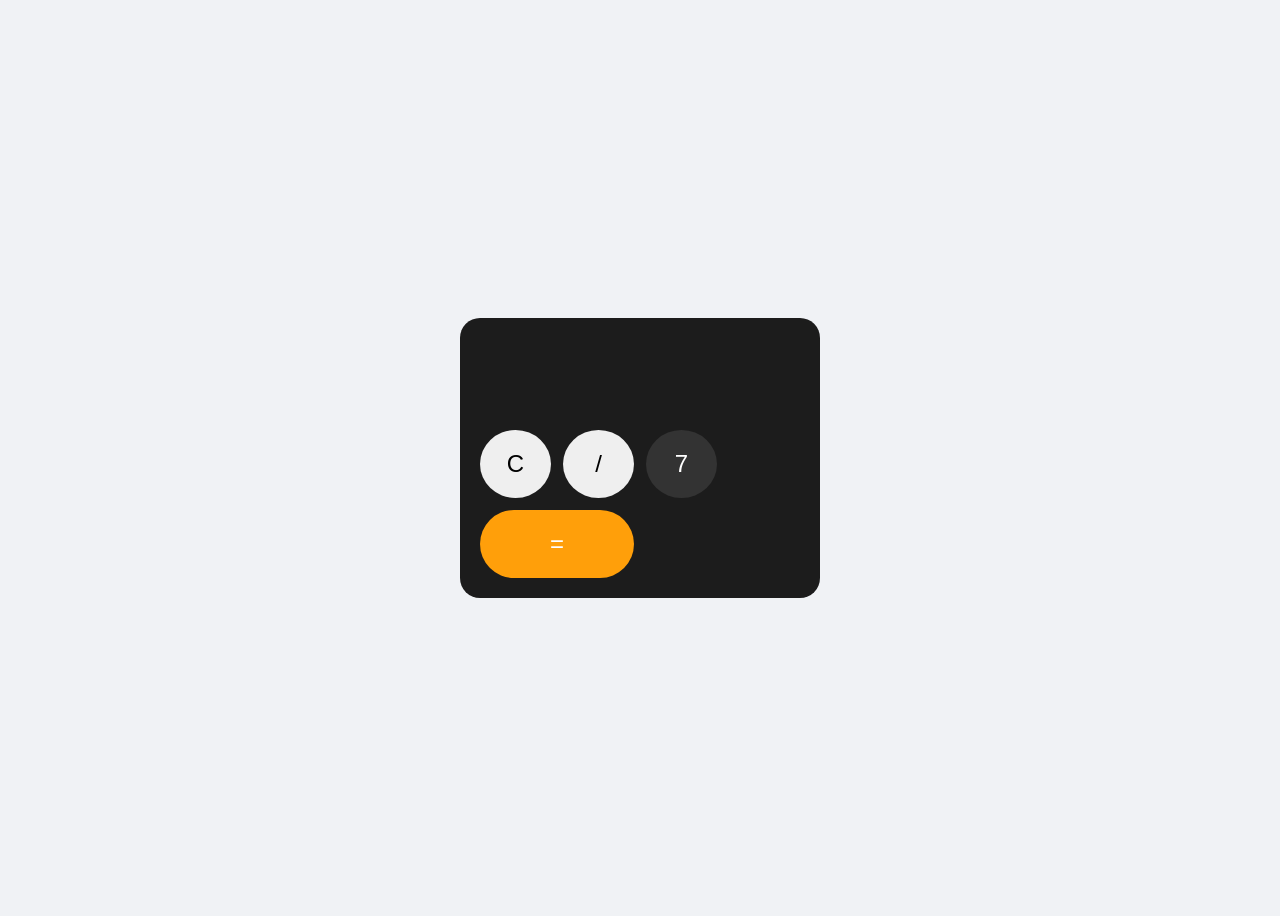
==== calc.html @ eda690c0 "Create calc.html" ====
<!DOCTYPE html>
<html lang="ru">
<head>
    <meta charset="UTF-8">
    <title>Калькулятор Kaycrafter</title>
    <style>
        body { display: flex; justify-content: center; align-items: center; height: 100vh; background-color: #f0f2f5; font-family: sans-serif; }
        .calculator { background-color: #1c1c1c; padding: 20px; border-radius: 20px; width: 320px; }
        #display { width: 100%; height: 70px; background: transparent; color: white; border: none; font-size: 2.5rem; text-align: right; margin-bottom: 20px; }
        .buttons { display: grid; grid-template-columns: repeat(4, 1fr); gap: 12px; }
        button { padding: 20px; font-size: 1.5rem; border: none; border-radius: 50%; cursor: pointer; }
        .btn-number { background-color: #333; color: white; }
        .btn-operator { background-color: #ff9f0a; color: white; }
        #equals { grid-column: span 2; border-radius: 40px; background-color: #ff9f0a; color: white; }
    </style>
</head>
<body>
    <div class="calculator">
        <input type="text" id="display" readonly>
        <div class="buttons">
            <button onclick="clearDisplay()">C</button>
            <button onclick="appendOperator('/')">/</button>
            <button class="btn-number" onclick="appendNumber('7')">7</button>
            <!-- Добавьте остальные кнопки аналогично, полный код в источнике -->
            <button id="equals" onclick="calculate()">=</button>
        </div>
    </div>
    <script>
        const display = document.getElementById('display');
        let currentInput = '';
        function appendNumber(num) { currentInput += num; display.value = currentInput; }
        function appendOperator(op) { currentInput += op; display.value = currentInput; }
        function clearDisplay() { currentInput = ''; display.value = ''; }
        function calculate() { try { display.value = eval(currentInput); currentInput = display.value; } catch { display.value = 'Ошибка'; } }
    </script>
</body>
</html>
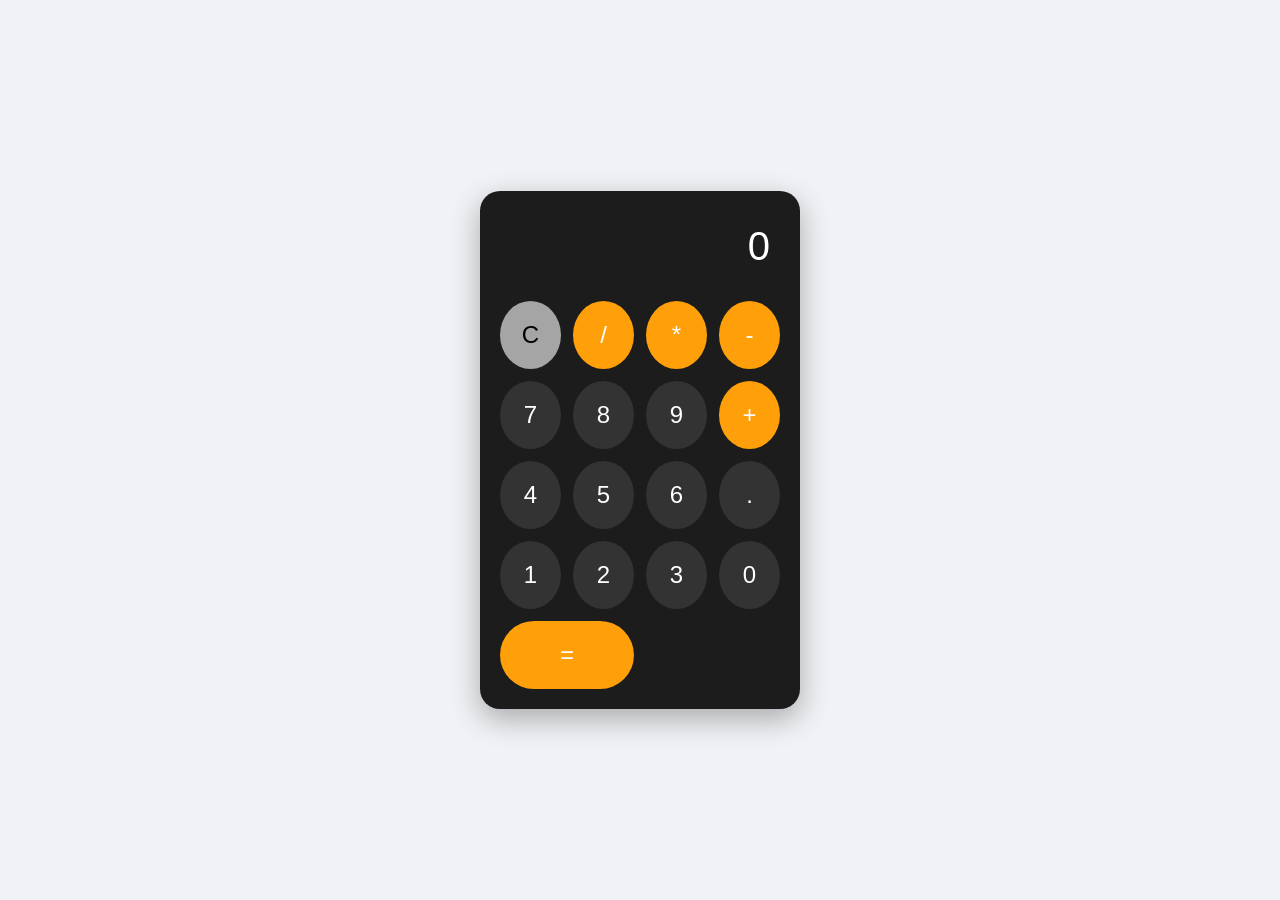
==== commit f726122b: "Update calc.html" ====
--- a/calc.html
+++ b/calc.html
@@ -4,34 +4,101 @@
     <meta charset="UTF-8">
     <title>Калькулятор Kaycrafter</title>
     <style>
+        * { box-sizing: border-box; margin: 0; padding: 0; }
         body { display: flex; justify-content: center; align-items: center; height: 100vh; background-color: #f0f2f5; font-family: sans-serif; }
-        .calculator { background-color: #1c1c1c; padding: 20px; border-radius: 20px; width: 320px; }
-        #display { width: 100%; height: 70px; background: transparent; color: white; border: none; font-size: 2.5rem; text-align: right; margin-bottom: 20px; }
+        .calculator { background-color: #1c1c1c; padding: 20px; border-radius: 20px; width: 320px; box-shadow: 0 10px 30px rgba(0,0,0,0.3); }
+        #display { width: 100%; height: 70px; background: transparent; color: white; border: none; font-size: 2.5rem; text-align: right; margin-bottom: 20px; padding: 0 10px; outline: none; }
         .buttons { display: grid; grid-template-columns: repeat(4, 1fr); gap: 12px; }
-        button { padding: 20px; font-size: 1.5rem; border: none; border-radius: 50%; cursor: pointer; }
+        button { padding: 20px; font-size: 1.5rem; border: none; border-radius: 50%; cursor: pointer; transition: filter 0.1s; display: flex; justify-content: center; align-items: center; }
+        button:active { filter: brightness(1.3); }
+        .btn-clear { background-color: #a5a5a5; color: black; }
         .btn-number { background-color: #333; color: white; }
         .btn-operator { background-color: #ff9f0a; color: white; }
         #equals { grid-column: span 2; border-radius: 40px; background-color: #ff9f0a; color: white; }
     </style>
 </head>
 <body>
+
     <div class="calculator">
-        <input type="text" id="display" readonly>
+        <input type="text" id="display" readonly value="0">
         <div class="buttons">
-            <button onclick="clearDisplay()">C</button>
-            <button onclick="appendOperator('/')">/</button>
+            <!-- Строка 1 -->
+            <button class="btn-clear" onclick="clearDisplay()">C</button>
+            <button class="btn-operator" onclick="appendOperator('/')">/</button>
+            <button class="btn-operator" onclick="appendOperator('*')">*</button>
+            <button class="btn-operator" onclick="appendOperator('-')">-</button>
+            
+            <!-- Строка 2 -->
             <button class="btn-number" onclick="appendNumber('7')">7</button>
-            <!-- Добавьте остальные кнопки аналогично, полный код в источнике -->
+            <button class="btn-number" onclick="appendNumber('8')">8</button>
+            <button class="btn-number" onclick="appendNumber('9')">9</button>
+            <button class="btn-operator" onclick="appendOperator('+')">+</button>
+            
+            <!-- Строка 3 -->
+            <button class="btn-number" onclick="appendNumber('4')">4</button>
+            <button class="btn-number" onclick="appendNumber('5')">5</button>
+            <button class="btn-number" onclick="appendNumber('6')">6</button>
+            <button class="btn-number" onclick="appendNumber('.')">.</button>
+            
+            <!-- Строка 4 -->
+            <button class="btn-number" onclick="appendNumber('1')">1</button>
+            <button class="btn-number" onclick="appendNumber('2')">2</button>
+            <button class="btn-number" onclick="appendNumber('3')">3</button>
+            <button class="btn-number" onclick="appendNumber('0')">0</button>
+            
+            <!-- Строка 5 -->
             <button id="equals" onclick="calculate()">=</button>
         </div>
     </div>
+
     <script>
         const display = document.getElementById('display');
-        let currentInput = '';
-        function appendNumber(num) { currentInput += num; display.value = currentInput; }
-        function appendOperator(op) { currentInput += op; display.value = currentInput; }
-        function clearDisplay() { currentInput = ''; display.value = ''; }
-        function calculate() { try { display.value = eval(currentInput); currentInput = display.value; } catch { display.value = 'Ошибка'; } }
+        let currentInput = '0';
+        let shouldResetDisplay = false;
+
+        function updateDisplay() {
+            display.value = currentInput;
+        }
+
+        function appendNumber(num) {
+            if (currentInput === '0' && num !== '.' || shouldResetDisplay) {
+                currentInput = num;
+                shouldResetDisplay = false;
+            } else {
+                if (num === '.' && currentInput.includes('.')) return; // Защита от двойной точки
+                currentInput += num;
+            }
+            updateDisplay();
+        }
+
+        function appendOperator(op) {
+            const lastChar = currentInput.slice(-1);
+            if (['+', '-', '*', '/'].includes(lastChar)) {
+                currentInput = currentInput.slice(0, -1) + op; // Замена оператора, если он уже нажат
+            } else {
+                currentInput += op;
+            }
+            shouldResetDisplay = false;
+            updateDisplay();
+        }
+
+        function clearDisplay() {
+            currentInput = '0';
+            updateDisplay();
+        }
+
+        function calculate() {
+            try {
+                // Безопасное вычисление базовых выражений без eval() через Function
+                const result = new Function(`return ${currentInput}`)();
+                currentInput = Number(result.toFixed(8)).toString(); // Округление для избежания проблем с 0.1 + 0.2
+                shouldResetDisplay = true;
+            } catch {
+                currentInput = 'Ошибка';
+                shouldResetDisplay = true;
+            }
+            updateDisplay();
+        }
     </script>
 </body>
 </html>
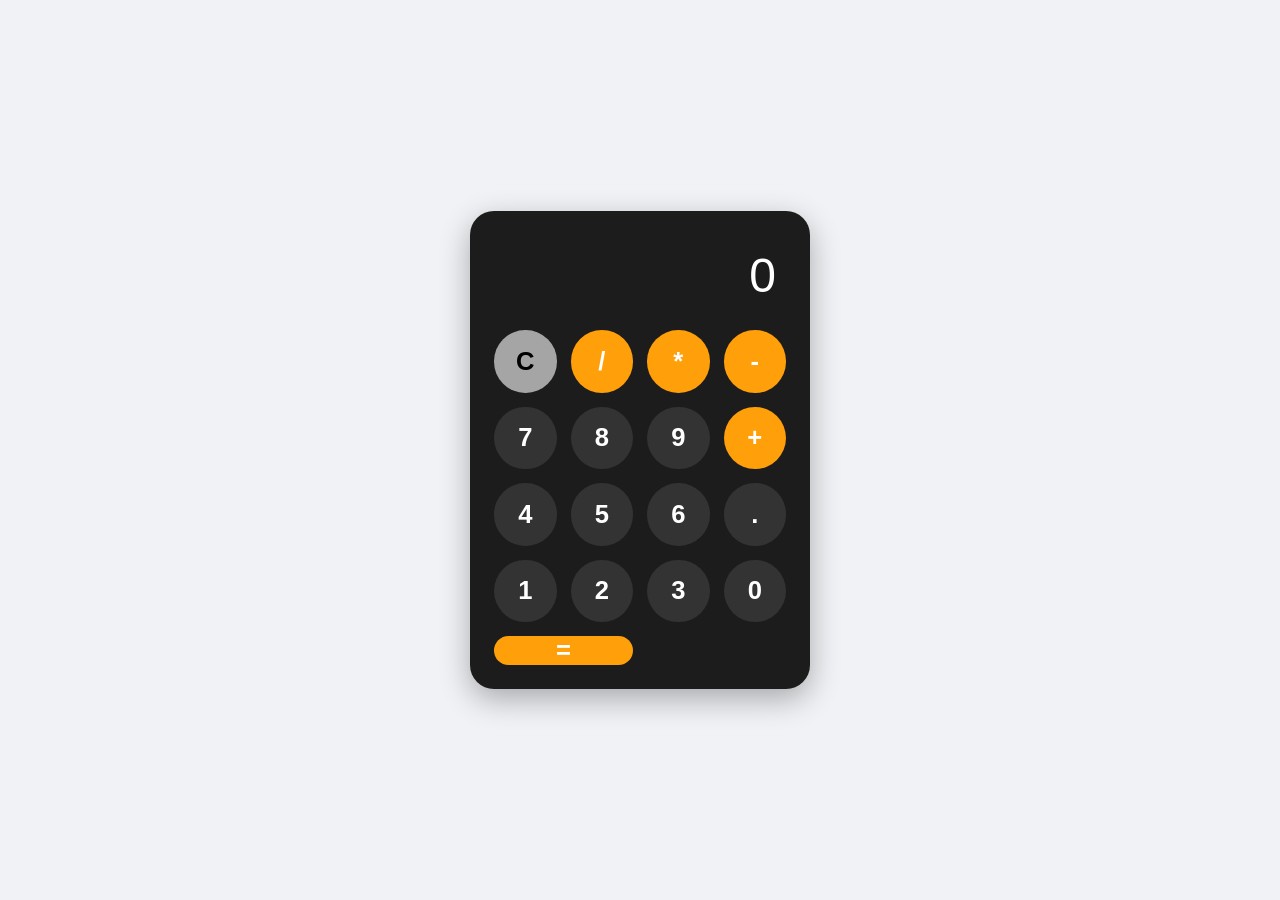
==== commit 470435c5: "Update calc.html" ====
--- a/calc.html
+++ b/calc.html
@@ -6,15 +6,27 @@
     <style>
         * { box-sizing: border-box; margin: 0; padding: 0; }
         body { display: flex; justify-content: center; align-items: center; height: 100vh; background-color: #f0f2f5; font-family: sans-serif; }
-        .calculator { background-color: #1c1c1c; padding: 20px; border-radius: 20px; width: 320px; box-shadow: 0 10px 30px rgba(0,0,0,0.3); }
-        #display { width: 100%; height: 70px; background: transparent; color: white; border: none; font-size: 2.5rem; text-align: right; margin-bottom: 20px; padding: 0 10px; outline: none; }
-        .buttons { display: grid; grid-template-columns: repeat(4, 1fr); gap: 12px; }
-        button { padding: 20px; font-size: 1.5rem; border: none; border-radius: 50%; cursor: pointer; transition: filter 0.1s; display: flex; justify-content: center; align-items: center; }
+        
+        /* Основной контейнер калькулятора */
+        .calculator { background-color: #1c1c1c; padding: 24px; border-radius: 24px; width: 340px; box-shadow: 0 10px 30px rgba(0,0,0,0.3); }
+        
+        /* Дисплей */
+        #display { width: 100%; height: 80px; background: transparent; color: white; border: none; font-size: 3rem; text-align: right; margin-bottom: 15px; padding: 0 10px; outline: none; }
+        
+        /* Сетка кнопок */
+        .buttons { display: grid; grid-template-columns: repeat(4, 1fr); gap: 14px; }
+        
+        /* Общие стили для круглых кнопок */
+        button { width: 100%; aspect-ratio: 1; font-size: 1.6rem; font-weight: bold; border: none; border-radius: 50%; cursor: pointer; transition: background-color 0.1s; display: flex; justify-content: center; align-items: center; }
         button:active { filter: brightness(1.3); }
+        
+        /* Цвета кнопок */
         .btn-clear { background-color: #a5a5a5; color: black; }
         .btn-number { background-color: #333; color: white; }
         .btn-operator { background-color: #ff9f0a; color: white; }
-        #equals { grid-column: span 2; border-radius: 40px; background-color: #ff9f0a; color: white; }
+        
+        /* Кнопка «равно» в форме капсулы */
+        #equals { grid-column: span 2; aspect-ratio: auto; height: 100%; border-radius: 40px; background-color: #ff9f0a; color: white; }
     </style>
 </head>
 <body>
@@ -56,47 +68,26 @@
         let currentInput = '0';
         let shouldResetDisplay = false;
 
-        function updateDisplay() {
-            display.value = currentInput;
-        }
-
+        function updateDisplay() { display.value = currentInput; }
         function appendNumber(num) {
-            if (currentInput === '0' && num !== '.' || shouldResetDisplay) {
-                currentInput = num;
-                shouldResetDisplay = false;
-            } else {
-                if (num === '.' && currentInput.includes('.')) return; // Защита от двойной точки
-                currentInput += num;
-            }
+            if (currentInput === '0' && num !== '.' || shouldResetDisplay) { currentInput = num; shouldResetDisplay = false; } 
+            else { if (num === '.' && currentInput.includes('.')) return; currentInput += num; }
             updateDisplay();
         }
-
         function appendOperator(op) {
             const lastChar = currentInput.slice(-1);
-            if (['+', '-', '*', '/'].includes(lastChar)) {
-                currentInput = currentInput.slice(0, -1) + op; // Замена оператора, если он уже нажат
-            } else {
-                currentInput += op;
-            }
+            if (['+', '-', '*', '/'].includes(lastChar)) { currentInput = currentInput.slice(0, -1) + op; } 
+            else { currentInput += op; }
             shouldResetDisplay = false;
             updateDisplay();
         }
-
-        function clearDisplay() {
-            currentInput = '0';
-            updateDisplay();
-        }
-
+        function clearDisplay() { currentInput = '0'; updateDisplay(); }
         function calculate() {
             try {
-                // Безопасное вычисление базовых выражений без eval() через Function
                 const result = new Function(`return ${currentInput}`)();
-                currentInput = Number(result.toFixed(8)).toString(); // Округление для избежания проблем с 0.1 + 0.2
+                currentInput = Number(result.toFixed(8)).toString();
                 shouldResetDisplay = true;
-            } catch {
-                currentInput = 'Ошибка';
-                shouldResetDisplay = true;
-            }
+            } catch { currentInput = 'Ошибка'; shouldResetDisplay = true; }
             updateDisplay();
         }
     </script>
